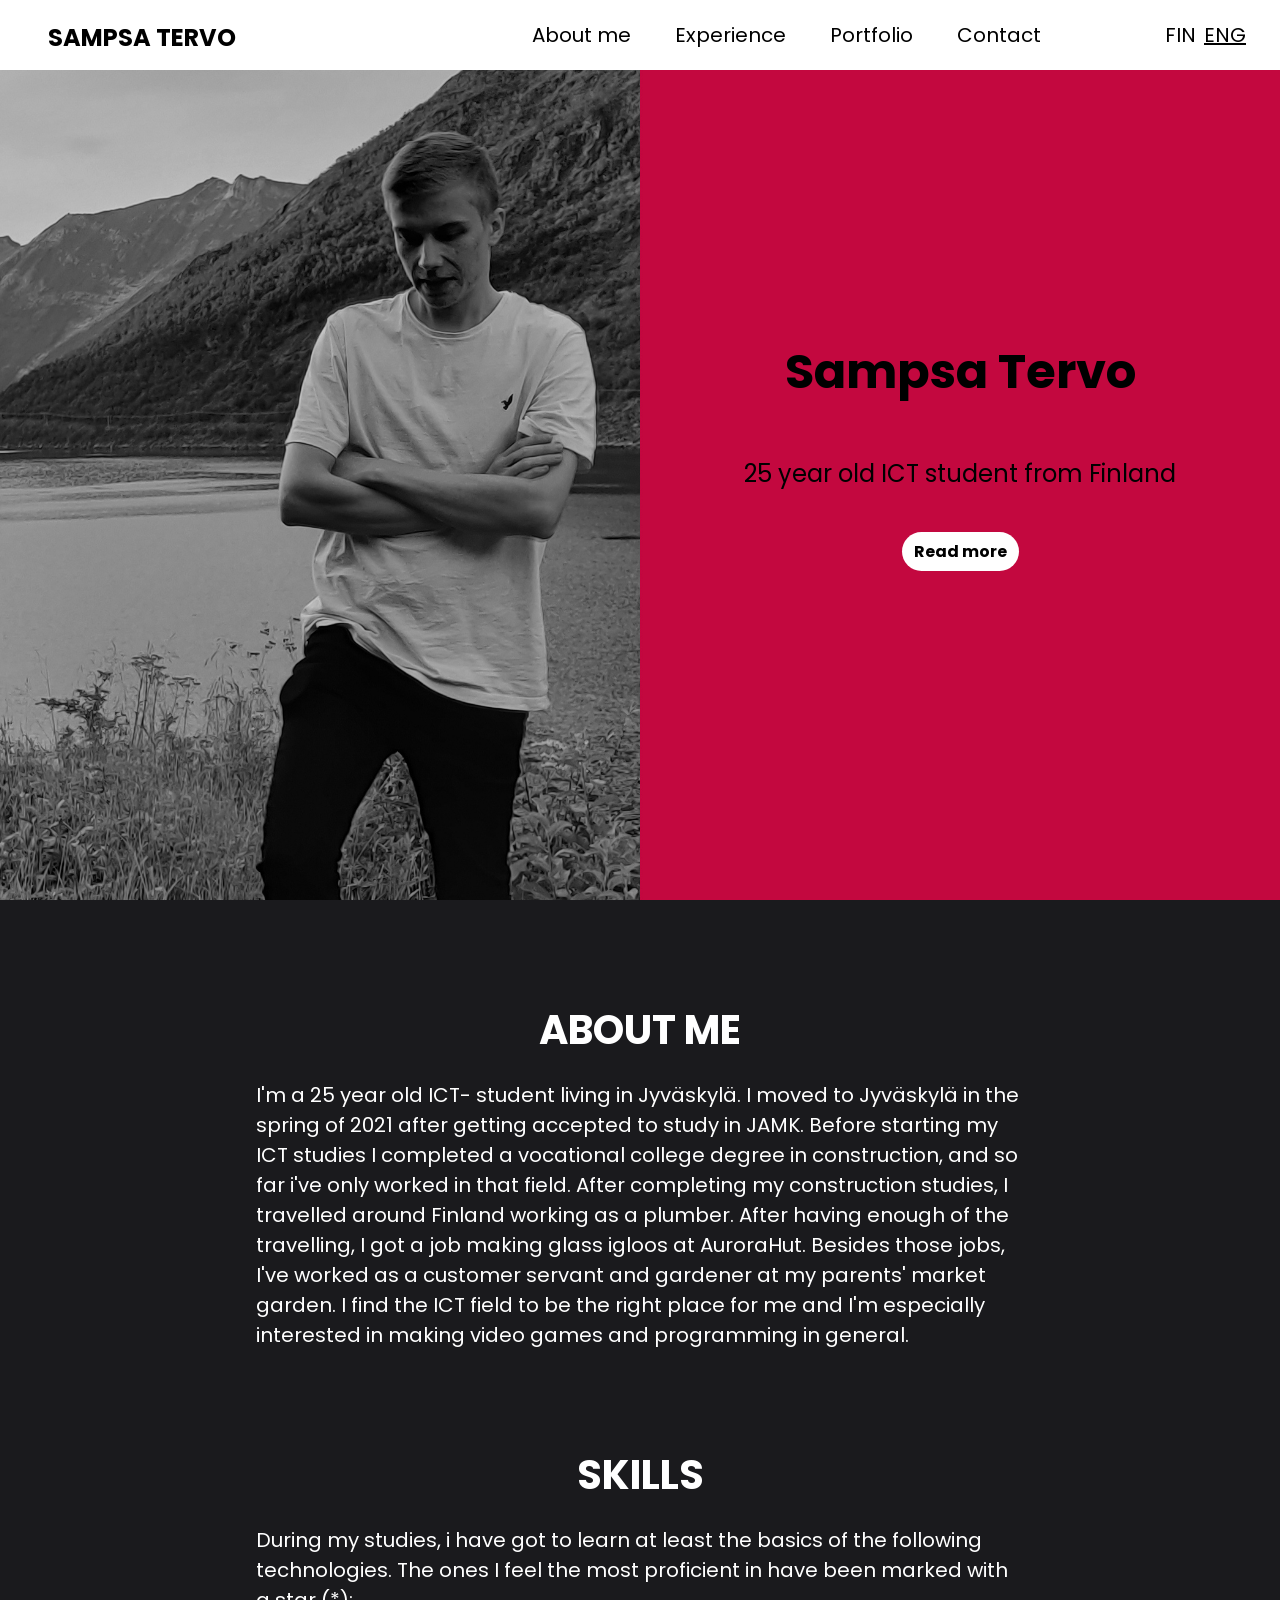
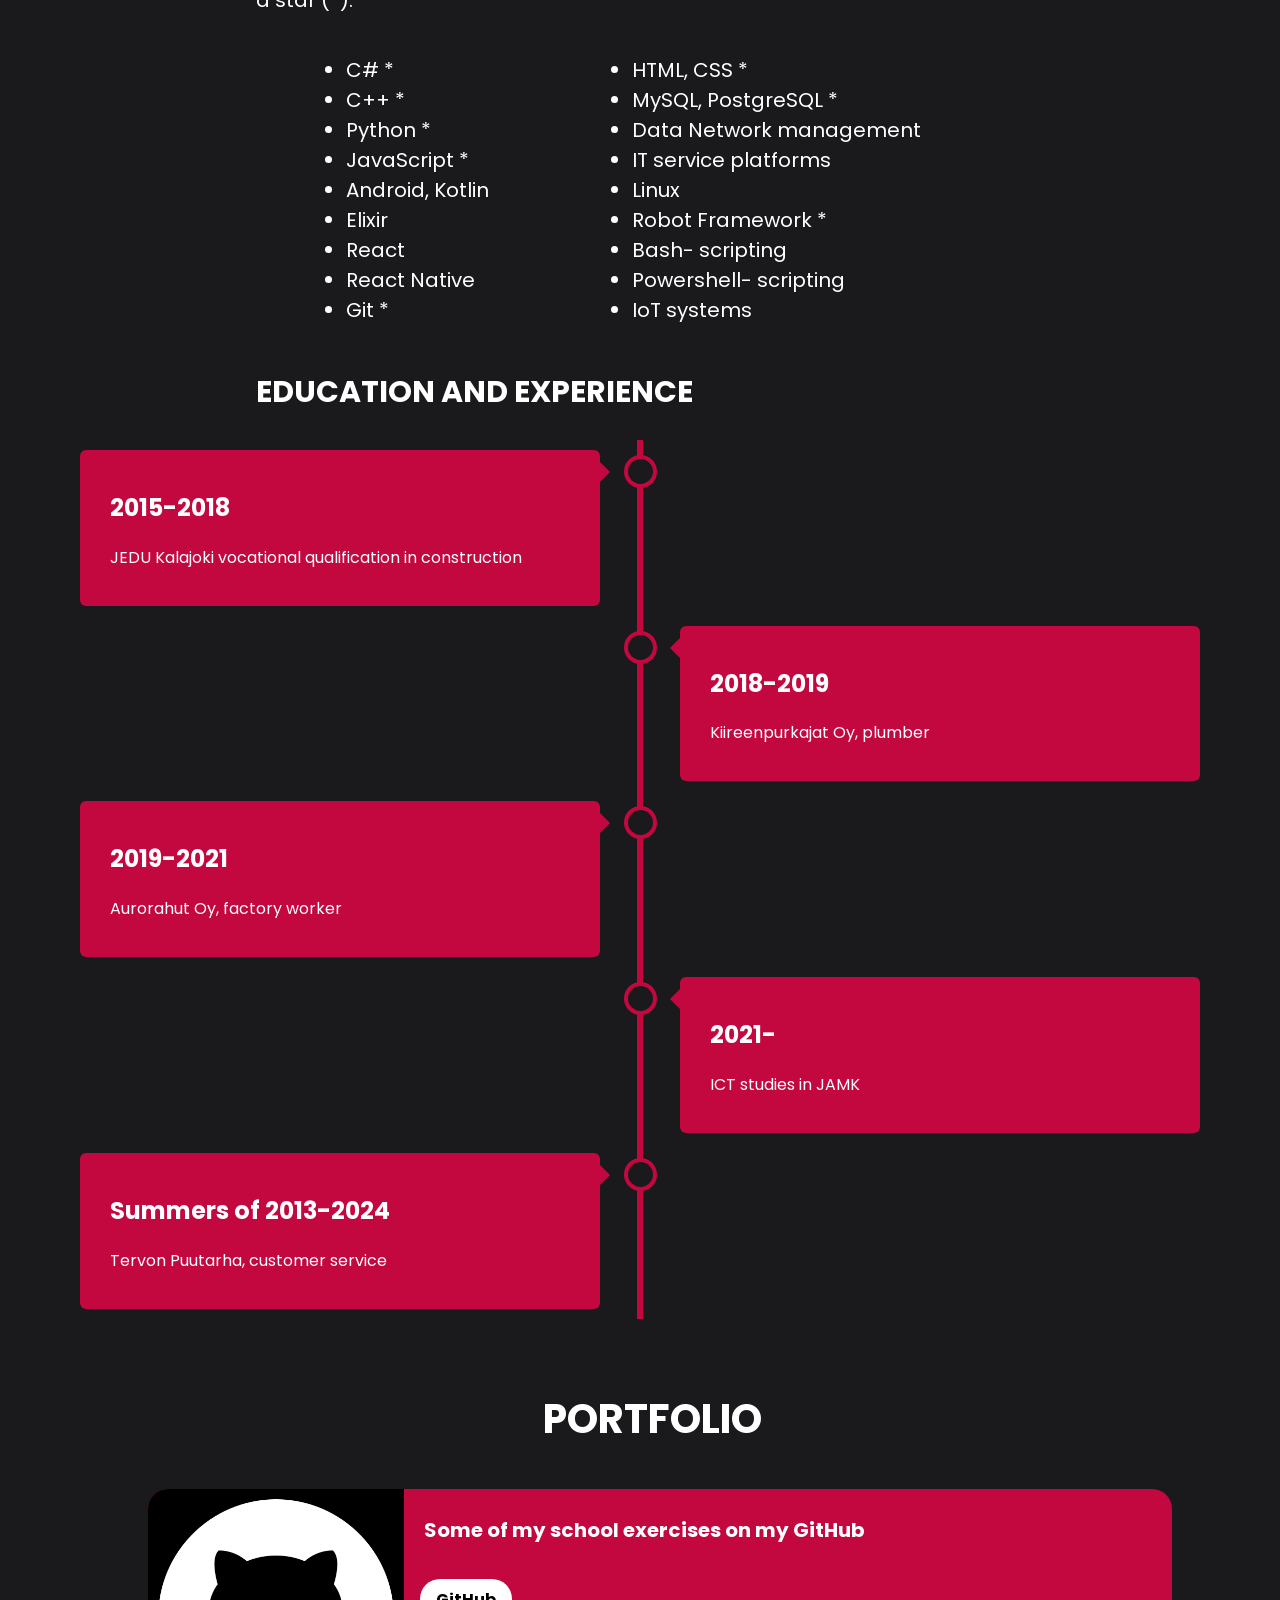
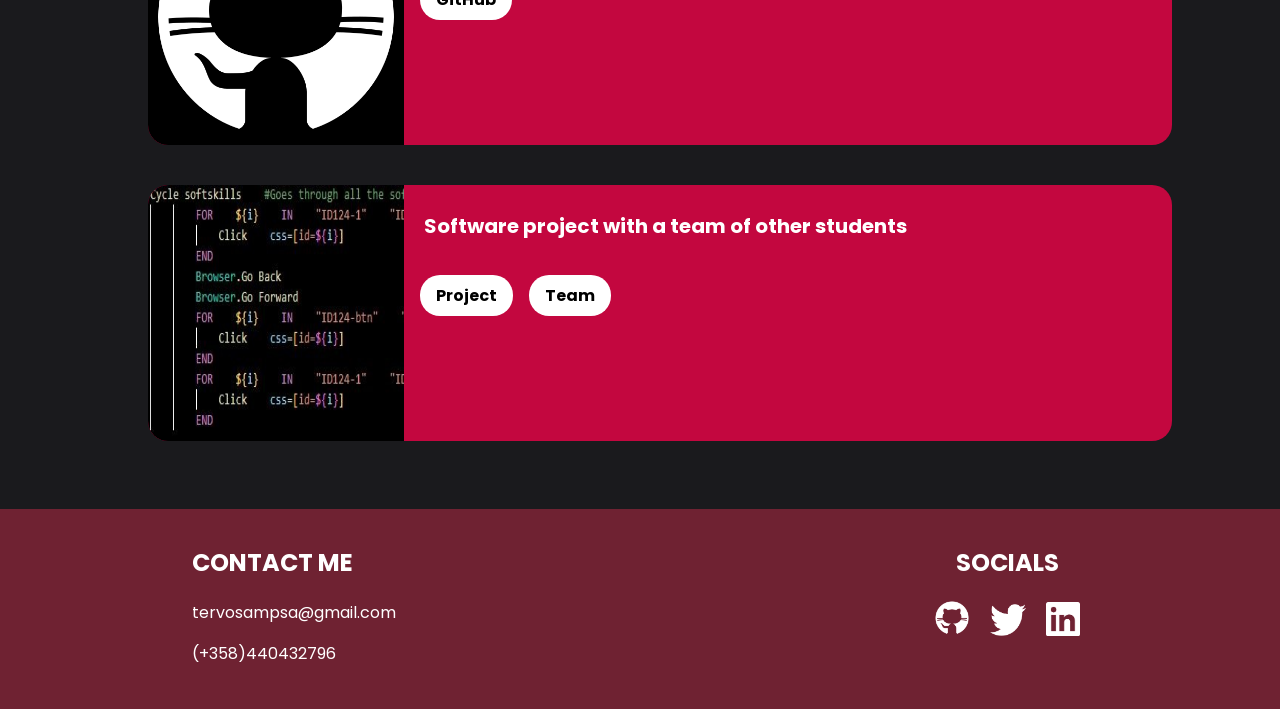
==== index.html @ 3ce84e3d "initial commit" ====
<!DOCTYPE html>
<html lang="en">
<head>
    <meta charset="UTF-8">
    <meta name="description" content="Sampsa Tervo's home page'">
    <meta name="keywords" content="HTML, CSS, ICT, student, programmer">
    <meta name="author" content="Sampsa Tervo">
    <meta name="viewport" content="width=device-width, initial-scale=1.0">
    <link rel="stylesheet" href="Styles/main.css">
    <link rel="stylesheet" href="Styles/timeline.css">
    <title>Sampsa Tervo</title>
</head>

<body>
<div id="top"></div>
<nav id="navbar">
    <div class="navlinks">
        <a class="nametext" href="#first">SAMPSA TERVO</a>
        <div class="rightnav">
        <a class="navtext" href="#sec">About me</a>
        <a class="navtext" href="#third">Experience</a>
        <a class="navtext" href="#fourth">Portfolio</a>
        <a class="navtext" href="#contact">Contact</a>
        <a style="margin-left: 5em;" class="langtext" href="index_fi.html">FIN</a>
        <a style="text-decoration: underline; cursor:default;" class="langtext">ENG</a>
        </div>
    </div>
</nav>



<div id="first"></div>
<div class="bannerpic">
  <div class="mobilelang">
    <a style="margin-right: 0.5em;" class="langtext" href="index_fi.html">Suomeksi</a>
  </div>
  <div class="namebox">
    <h3>Sampsa Tervo</h3>
    <p class="headertext">25 year old ICT student from Finland</p>
    <a href="#sec" class="headerlink">Read more</a>
  </div>
</div>
<div id="sec"></div>
<div id="info">
    <h1>ABOUT ME</h1>
    <div class="pfp"></div>
    <p class="ntext">I'm a 25 year old ICT- student living in Jyväskylä. I moved to Jyväskylä in the spring of 2021 after getting accepted to study in JAMK. Before starting my ICT studies I completed a vocational college degree in construction, and so far i've only worked in that field.
        After completing my construction studies, I travelled around Finland working as a plumber. After having enough of the travelling, I got a job making glass igloos at AuroraHut. Besides those jobs, I've worked as a customer servant and gardener at my parents' market garden.
        I find the ICT field to be the right place for me and I'm especially interested in making video games and programming in general.</p>
</div>

<div id="third"></div>
<div id="exp">
  <h1>SKILLS</h1>
  <p>During my studies, i have got to learn at least the basics of the following technologies. The ones I feel the most proficient in have been marked with a star (*): </p>

  <div class="exps">
    <table>
    <ul>
      <li>C# *</li>
      <li>C++ *</li>
      <li>Python *</li>
      <li>JavaScript *</li>
      <li>Android, Kotlin</li>
      <li>Elixir</li>
      <li>React</li>
      <li>React Native</li>
      <li>Git *</li>
      
      
      
    </ul>
  </table>
  <table>
    <ul>
      <li>HTML, CSS *</li>
      <li>MySQL, PostgreSQL *</li>
      <li>Data Network management</li>
      <li>IT service platforms</li>
      <li>Linux</li>
      <li>Robot Framework *</li>
      <li>Bash- scripting</li>
      <li>Powershell- scripting</li>
      <li>IoT systems</li>
    </ul>
  </table>
</div>
    
    <h2>EDUCATION AND EXPERIENCE</h2>
</div>

<div id="a1">
    <div class="timeline">
        <div class="container left">
          <div class="content">
            <h2>2015-2018</h2>
            <p>JEDU Kalajoki vocational qualification in construction</p>
          </div>
        </div>
        <div class="container right">
          <div class="content">
            <h2>2018-2019</h2>
            <p>Kiireenpurkajat Oy, plumber</p>
          </div>
        </div>
        <div class="container left">
            <div class="content">
              <h2>2019-2021</h2>
              <p>Aurorahut Oy, factory worker</p>
            </div>
        </div>
        <div class="container right">
            <div class="content">
              <h2>2021-</h2>
              <p>ICT studies in JAMK</p>
            </div>
        </div>
        <div class="container left">
          <div class="content">
            <h2>Summers of 2013-2024</h2>
            <p>Tervon Puutarha, customer service</p>
          </div>
        </div>
    </div>
</div>

<div id="fourth"></div>
<div id="portfolio">
  <h1 class="extra">PORTFOLIO</h1>
  <div class="boxes">
    <div class="pfbox">
      <img class="pfimage" src="Images/github_w.png">
      <h4 class="dt">Some of my school exercises on my GitHub</h4><br><br><br>
      <div class="pflinks">
      <a target="_blank" href="https://github.com/saterii" class="pflink">GitHub</a>
      </div>
    </div>
    <div class="pfbox">
      <img class="pfimage" src="Images/js.JPG">
      <h4>Software project with a team of other students</h4><br><br><br>
      <div class="pflinks">
      <a target="_blank" href="https://it-ff-2023-t03.pages.labranet.jamk.fi/core/" class="pflink">Project</a>  <a target="_blank" href="https://it-ff-2023-t03.pages.labranet.jamk.fi/site/" class="pflink">Team</a>
      </div>
    </div>
  </div>
</div>

<footer id="contact">
  <div class="box_left">
    <h2>CONTACT ME</h2>
    <p>tervosampsa@gmail.com</p>
    <p>(+358)440432796</p>
  </div>
  <div class="box_right">
    <h2>SOCIALS</h2>
    <a class="somelogo" href="https://www.github.com/saterii"><img alt="github logo" src="Images/github_w.png" width="36" height="36"></a>
    <a class="somelogo" href="https://www.twitter.com/TervoSampsa"><img alt="Twitter logo" src="Images/twitter_w.png" width="36" height="32"></a>
    <a class="somelogo" href="https://www.linkedin.com/in/sampsa-tervo-393a06249/"><img alt="Facebook logo" src="Images/linkedin_w.png" width="34" height="34"></a>
  </div>
</footer>




<script>
    window.onscroll = function() {myFunction()};
    var navbar = document.getElementById("navbar");
    var sticky = navbar.offsetTop;
    
    function myFunction() {
      if (window.pageYOffset > sticky) {
        navbar.classList.add("sticky");
      } else {
        navbar.classList.remove("sticky");
      }
    }
</script>
</body>
</html>
---- Styles/main.css ----
@import url('https://fonts.googleapis.com/css?family=Poppins:200,300,400,500,600,700,800,900&display=swap');

html{
    font-family: "Poppins", sans-serif;
    scroll-behavior: smooth;
    color: white;
    height: 100vh;
    margin: 0;
}
body{
    height: 100%;
    margin: 0;
    background-color: #1A1A1D;
    overflow-y: auto;
}

h1{
    margin-bottom: 0;
    text-align: center;
}
h3{
    font-size: 3em;
}

.ntext{
    font-size: 1em;
}
nav{
    margin: 0;
    padding: 0;
    background-color: none;
    position: absolute;
    right: 0;
}
.navtext{
    padding: 1em;
    font-size: 1.25em;
}
.nametext{
    padding-left: 2em;
    left: 0;
    position: fixed;
    border: none;
    font-weight: bold;
    font-size: 1.5em;
}

#info, #exp, #portfolio{
    text-align: left;
    width: 60%;
    margin: 0 auto;
    margin-top: 5em;
    font-size: 1.25em;;
}
#exp{
    margin-top: 0;
}
#portfolio{
    margin-top: 3.5em;
    width: 80%;
}
.sticky {
    position: fixed;
    width: 100%;
    background-color: white;
    z-index: 10;
    transition: 0.5s;
}
.bannerpic{
    background-image: url("../Images/maisema3.jpg");
    background-position: center;
    background-repeat: no-repeat;
    background-size: cover;
    height: 100%;
}
.navlinks {
    width: max-content;
    padding: 20px 0 20px 0;
    float: right;
}
.navtext, .navtext:active, .nametext, .nametext:active{
    color: black;
    text-decoration: none;
}
.navtext:hover{
    text-decoration: underline;
}
.nametext:hover{
    font-weight:900;
}
footer{
    background-color: #6F2232;
    padding: 1em 5em 5em 5em;
    height: 200px;
    margin-top: 3em;
    display: block;
    float: left;
    width: 100%;
}

#third{
    margin-bottom: 95px;
}
.rightnav{
    width: 50%;
    display: inline;
    margin-right: 2em;
}
.box_left{
    margin-left: 10%;
    display: block;
    float: left;
    text-align: left;
}
.box_right{
    margin-right: 10%;
    float: right;
    display: inline;
    text-align: center;
    overflow: hidden;
}
.somelogo{
    padding: 0.5em;
}
.langtext{
    text-decoration: none;
    color: black;
    font-size: 1.25em;
    margin: 0 0.1em 0 0.1em;
}
.langtext:hover{
    text-decoration: underline;
}
.active{
    text-decoration: underline;
}
.namebox{
    position: absolute;
    right: 0;
    top: 32%;
    width: 50%;
    text-align: center;
    color: black;
}
.headertext{
    font-size: 1.5em;
    margin-bottom: 2em;
}
.headerlink{
    background-color: white;
    color: black;
    padding: 0.5em 0.75em;
    border-radius: 20px;
    font-weight: bold;
    text-decoration: none;
}
.pfbox{
    width: 100%;
    background-color: white;
    display: block;
    float: left;
    border-radius: 1em;
    padding: 0;
    margin: 1em;
    background-color: #C3073F;
}
.boxes{
    margin: 0 auto;
    text-align: center;
    width: 100%;
}
.pfimage{
    border-radius: 1em 0 0 1em;
    float: left;
    max-width: 290px;
    width: 30%;
    height: 100%;
}
h4{
    float: left;
    margin-left: 1em;
    display: block;
    font-size: 100%;
}
.pflink{
    background-color: white;
    color: black;
    border-radius: 20px;
    font-weight: bold;
    text-decoration: none;
    display: block;
    float: left;
    font-size: 0.8em;
    margin-left: 1em;
    padding: 0.5em 1em 0.5em 1em;
}
.pflink:hover{
    border: 0.15em solid white;
    margin-left: 0.925em;
    padding: 0.45em 0.95em 0.45em 0.95em;
}
.pfp{
    display: none;
}
.extra{
    margin-left: 0.6em;
    margin-bottom: 0.5em;
}
.mobilelang{
    display: none;
}

.exps{
    display: flex;
    flex-wrap: wrap;
    justify-content: space-evenly;

}
.pfimage{height: 256px; width: 256px; background-color: black;}

.exps > table{

}

@media only screen and (max-width: 1000px){
    html{
        margin: 0;
    }
    .bannerpic{
        background-image: none;
        background-color: #C3073F;
        width: 100vw;
        height: max-content;
        margin: 0;
    }
    .pfp{
        display: block;
        background-image: url("../Images/omakuva.JPG");
        background-position: center;
        background-repeat: no-repeat;
        background-size: cover;
        margin: 1em auto;
        border-radius: 50em;
        height: 70vw;
        width: 70vw;
        border: 2px solid black;
        margin-bottom: 3em;
    }
    .namebox{
        position: relative;
        width: 100vw;
        height: 95vh;
        padding: 0;
        padding-top: 35vh;
    }
    body {
        width: 100vw;
        margin: 0;
      }
    h1{
        text-align: center;
        margin-bottom: 0.75em;
        max-width: 100vw;
    }
    p{
        margin: 0;
    }
    .pfimage{
        height: auto;
        min-width: 100%;
        max-width: 100%;
        max-height: 100%;
        border-radius: 1em 1em 0 0;
        margin: 0;
        padding: 0;
    }
    .pfbox{
        padding: 0;
        text-align: center;
        display: block;
        margin-left: 0;
    }
    h4{
        margin: 1em;
    }
    .pflinks{
        float:none;
        width: max-content;
        text-align: center;
        margin: 1em auto;
    }
    .pflink{
        margin: 0 0.5em 1em;
    }
    footer{
        width: 100%;
        height: min-content;
        margin-bottom: 0;
    }
    .box_left, .box_right{
        float: none;
        display: block;
        margin: 0 auto;
        text-align: center;
    }
    nav{
        display: none;
    }
    #info, #exp, #portfolio{
        width: 100%;
        padding-left: 0.5em;
        padding-right: 0.5em;
        padding-top: 2em;
        padding-bottom: 0;
        margin: 0;
    }
    .extra{
        margin: 0;
    }
    h2{
        text-align: center;
    }#third{
        margin-bottom: 0;
    }
    h3{
        margin-top: 0;
    }
    .headerlink{
        position: relative;
        
    }
    .mobilelang{
        display: block;
        float: none;
        height: 5vh;
        padding-top: 1em;
        text-align: right;
        margin-right: 1em;
    }
    .langtext{
        background-color: white;
        color: black;
        padding: 0.5em 0.75em;
        border-radius: 20px;
        text-decoration: none;
        font-size: 1em;
    }
}
@media only screen and (max-width: 1475px){
    nav{
        position: fixed;
        width: 100%;
        background-color: white;
        z-index: 10;
        transition: 0.5s;
    }
}
@media only screen and (max-width: 1250px) and (min-width: 1000px){
    .py{
        font-size: 0.95em;
        transition: 0.5s;
    }

}
@media only screen and (max-width: 1200px) and (min-width: 1000px){
    .py{
        font-size: 0.90em;
        transition: 0.5s;
    }
}
@media only screen and (max-width: 1150px) and (min-width: 1000px){
    .py{
        font-size: 0.85em;
        transition: 0.5s;
    }
    .dt{
        font-size: 0.9em;
        transition: 0.5s;
    }
    .ff{
        font-size: 0.95em;
        transition: 0.5s;
    }
}
@media only screen and (max-width: 1065px) and (min-width: 1000px){
    .py{
        font-size: 0.78em;
        transition: 0.5s;
    }
    .dt{
        font-size: 0.85em;
        transition: 0.5s;
    }
    .ff{
        font-size: 0.88em;
        transition: 0.5s;
    }
}
---- Styles/timeline.css ----
* {
    box-sizing: border-box;
  }
    
  /* The actual timeline (the vertical ruler) */
  .timeline {
    position: relative;
    max-width: 1200px;
    margin: 0 auto;
  }
  
  /* The actual timeline (the vertical ruler) */
  .timeline::after {
    content: '';
    position: absolute;
    width: 6px;
    background-color: #C3073F;
    top: 0;
    bottom: 0;
    left: 50%;
    margin-left: -3px;
  }
  
  /* Container around content */
  .container {
    padding: 10px 40px;
    position: relative;
    background-color: inherit;
    width: 50%;
  }
  
  /* The circles on the timeline */
  .container::after {
    content: '';
    position: absolute;
    width: 25px;
    height: 25px;
    right: -17px;
    background-color: #1A1A1D;
    border: 4px solid #C3073F;
    top: 15px;
    border-radius: 50%;
    z-index: 1;
  }
  
  /* Place the container to the left */
  .left {
    left: 0;
  }
  
  /* Place the container to the right */
  .right {
    left: 50%;
  }
  
  /* Add arrows to the left container (pointing right) */
  .left::before {
    content: " ";
    height: 0;
    position: absolute;
    top: 22px;
    width: 0;
    z-index: 1;
    right: 30px;
    border: medium solid white;
    border-width: 10px 0 10px 10px;
    border-color: transparent transparent transparent #C3073F;
  }
  
  /* Add arrows to the right container (pointing left) */
  .right::before {
    content: " ";
    height: 0;
    position: absolute;
    top: 22px;
    width: 0;
    z-index: 1;
    left: 30px;
    border: medium solid white;
    border-width: 10px 10px 10px 0;
    border-color: transparent #C3073F transparent transparent;
  }
  
  /* Fix the circle for containers on the right side */
  .right::after {
    left: -16px;
  }
  
  /* The actual content */
  .content {
    padding: 20px 30px;
    background-color: #C3073F;
    position: relative;
    border-radius: 6px;
  }
  
  /* Media queries - Responsive timeline on screens less than 600px wide */
  @media screen and (max-width: 600px) {
  /* Place the timelime to the left */
    .timeline::after {
      left: 31px;
    }
  
  /* Full-width containers */
    .container {
      width: 100%;
      padding-left: 70px;
      padding-right: 25px;
    }
  
  /* Make sure that all arrows are pointing leftwards */
    .container::before {
      left: 60px;
      border: medium solid white;
      border-width: 10px 10px 10px 0;
      border-color: transparent #C3073F transparent transparent;
    }
  
  /* Make sure all circles are at the same spot */
    .left::after, .right::after {
      left: 15px;
    }
  
  /* Make all right containers behave like the left ones */
    .right {
      left: 0%;
    }
  }
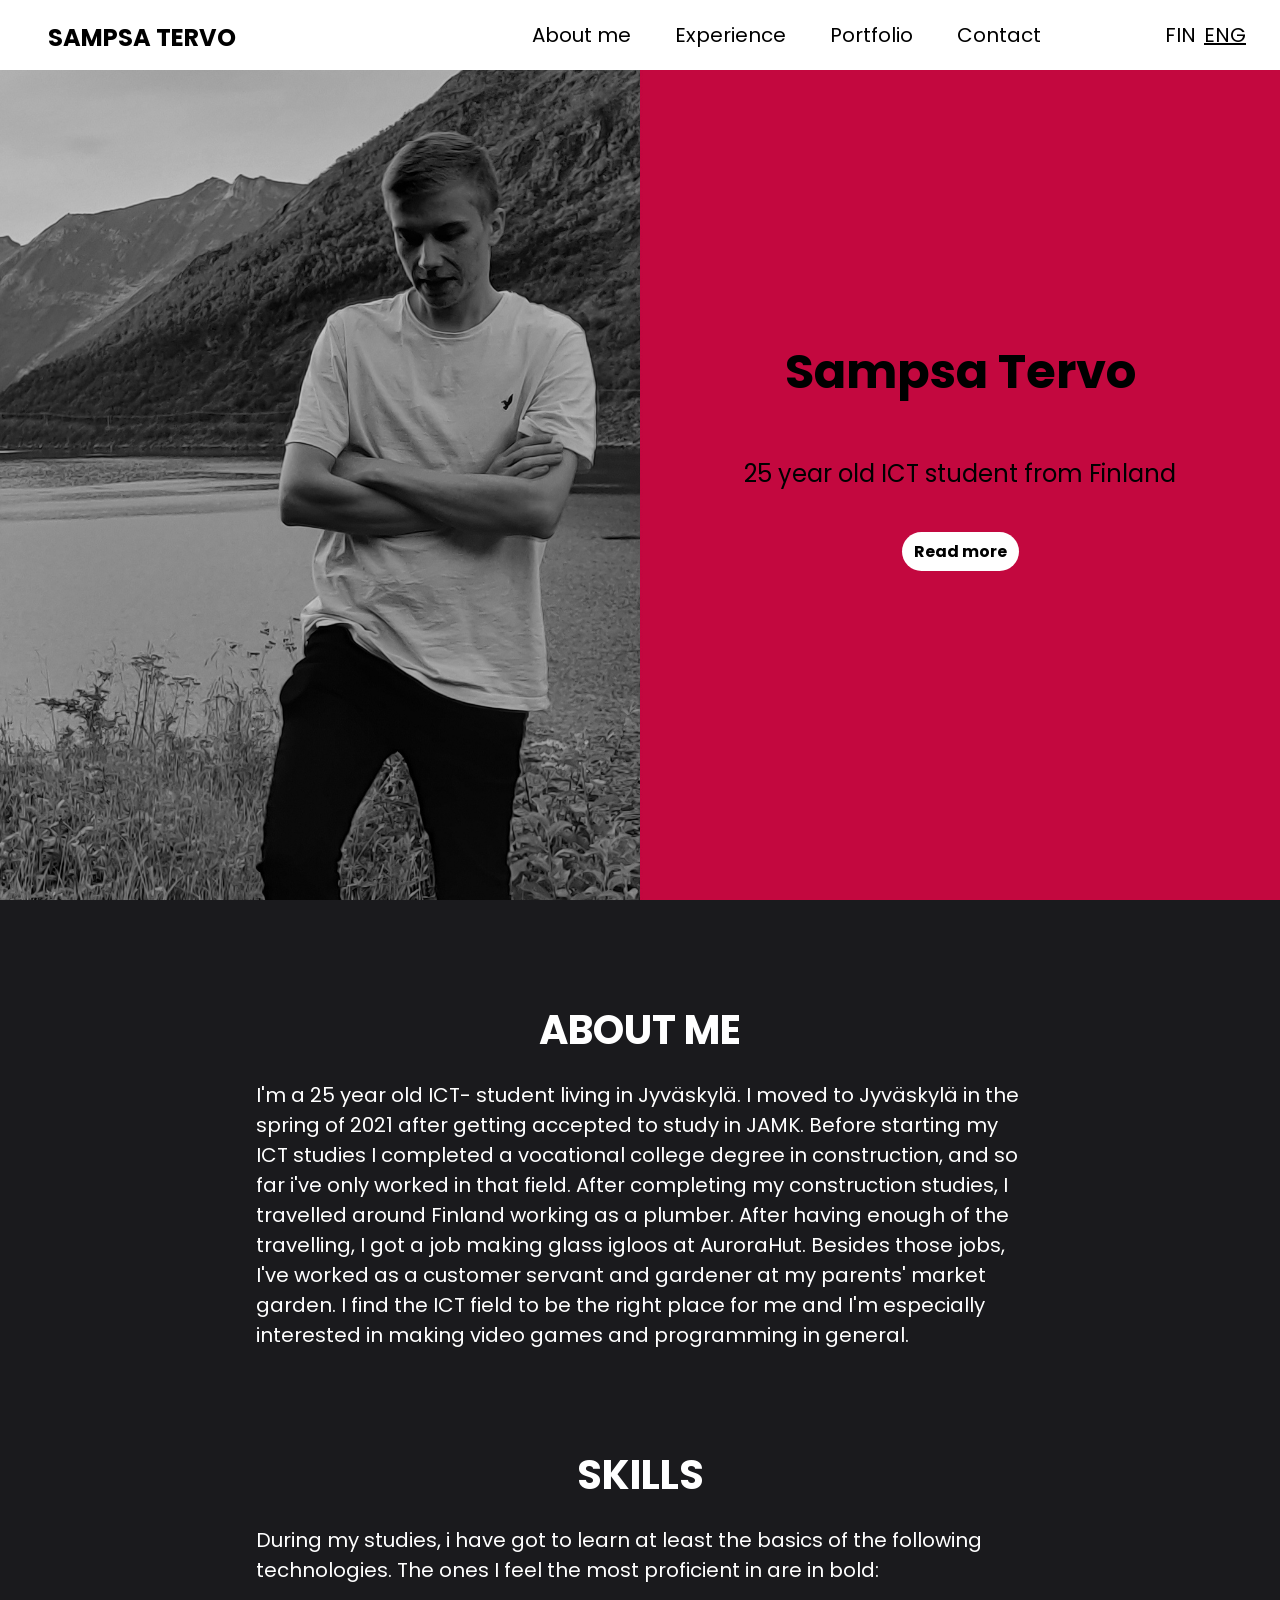
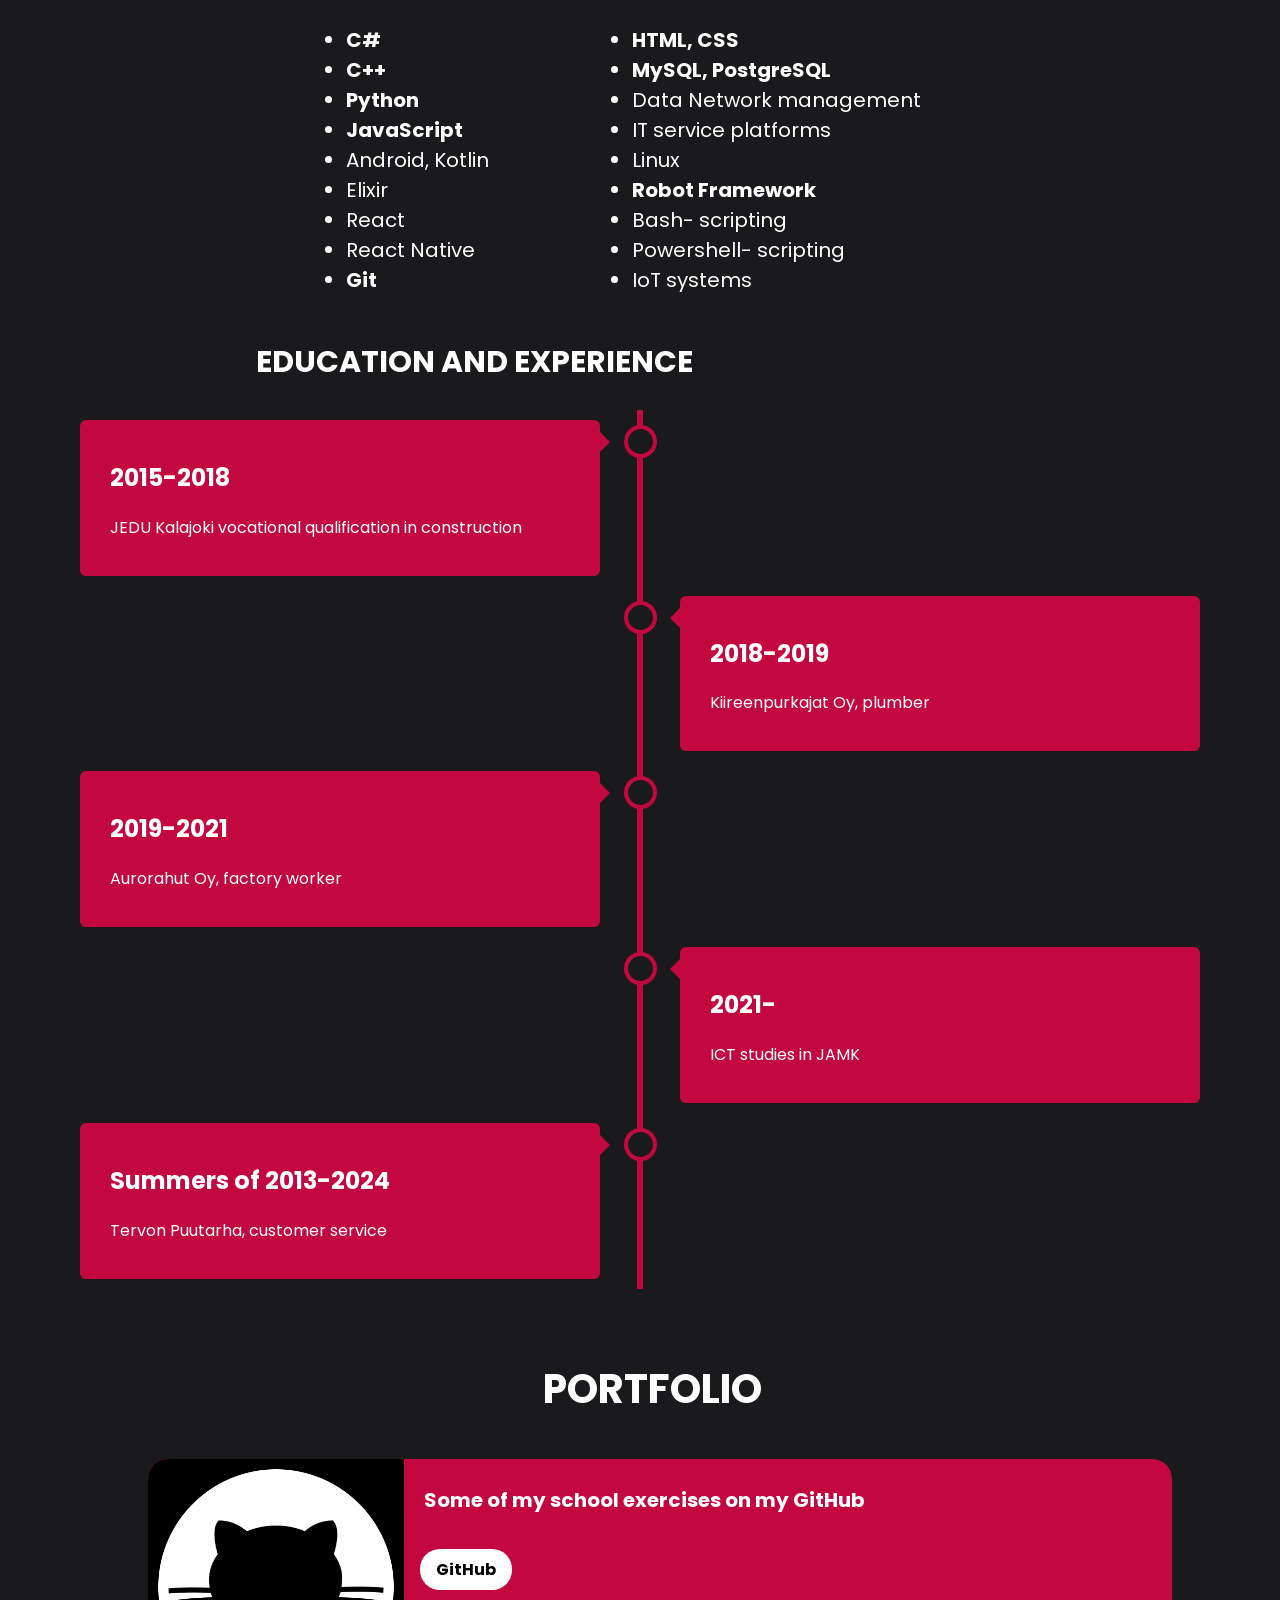
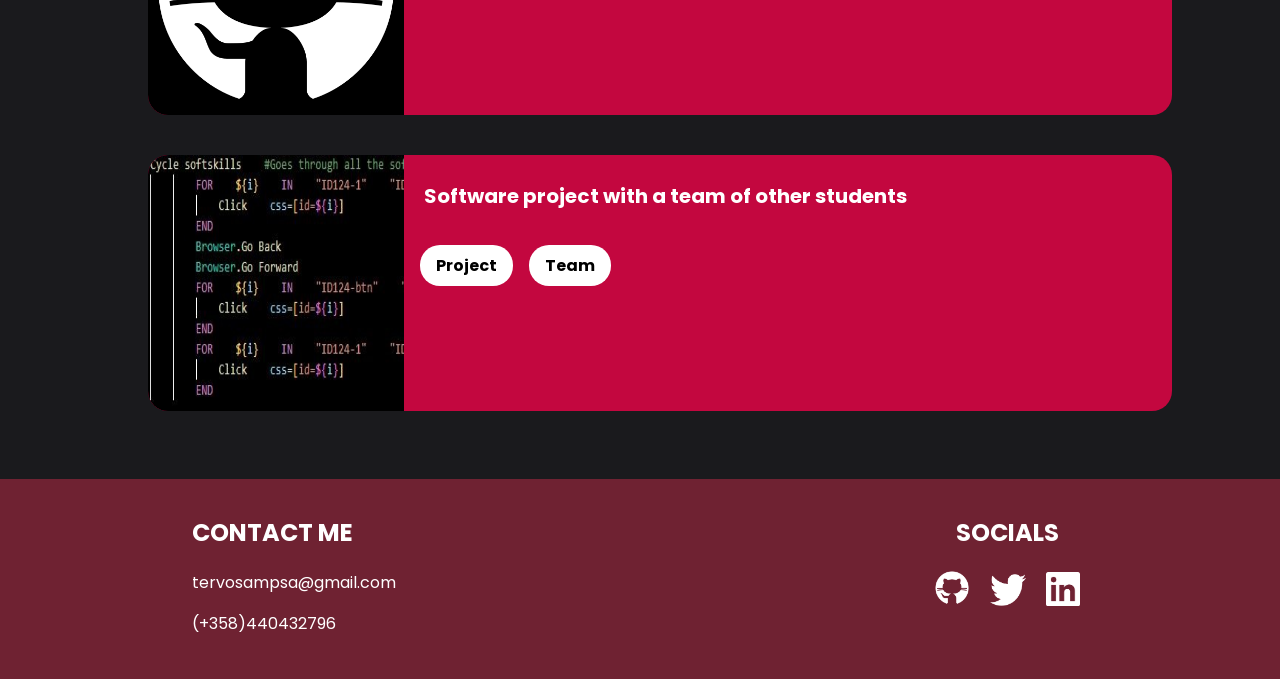
==== commit 0982168c: "small edits to styles" ====
--- a/index.html
+++ b/index.html
@@ -52,20 +52,20 @@
 <div id="third"></div>
 <div id="exp">
   <h1>SKILLS</h1>
-  <p>During my studies, i have got to learn at least the basics of the following technologies. The ones I feel the most proficient in have been marked with a star (*): </p>
+  <p>During my studies, i have got to learn at least the basics of the following technologies. The ones I feel the most proficient in are in bold: </p>
 
   <div class="exps">
     <table>
     <ul>
-      <li>C# *</li>
-      <li>C++ *</li>
-      <li>Python *</li>
-      <li>JavaScript *</li>
+      <li style="font-weight: bold;">C#</li>
+      <li style="font-weight: bold;">C++</li>
+      <li style="font-weight: bold;">Python</li>
+      <li style="font-weight: bold;">JavaScript</li>
       <li>Android, Kotlin</li>
       <li>Elixir</li>
       <li>React</li>
       <li>React Native</li>
-      <li>Git *</li>
+      <li style="font-weight: bold;">Git</li>
       
       
       
@@ -73,12 +73,12 @@
   </table>
   <table>
     <ul>
-      <li>HTML, CSS *</li>
-      <li>MySQL, PostgreSQL *</li>
+      <li style="font-weight: bold;">HTML, CSS</li>
+      <li style="font-weight: bold;">MySQL, PostgreSQL</li>
       <li>Data Network management</li>
       <li>IT service platforms</li>
       <li>Linux</li>
-      <li>Robot Framework *</li>
+      <li style="font-weight: bold;">Robot Framework</li>
       <li>Bash- scripting</li>
       <li>Powershell- scripting</li>
       <li>IoT systems</li>
--- a/Styles/main.css
+++ b/Styles/main.css
@@ -214,13 +214,13 @@
     display: flex;
     flex-wrap: wrap;
     justify-content: space-evenly;
-
-}
+    
+
+}
+
+
 .pfimage{height: 256px; width: 256px; background-color: black;}
 
-.exps > table{
-
-}
 
 @media only screen and (max-width: 1000px){
     html{
@@ -395,4 +395,18 @@
         font-size: 0.88em;
         transition: 0.5s;
     }
-}+}
+@media only screen and (max-width: 520px){
+    .exps > ul{
+        
+        margin-top: 0;
+        margin-bottom: 0;
+    }
+    
+    .exps{
+        
+        
+        text-align: left;
+        display: block;
+    }
+}
